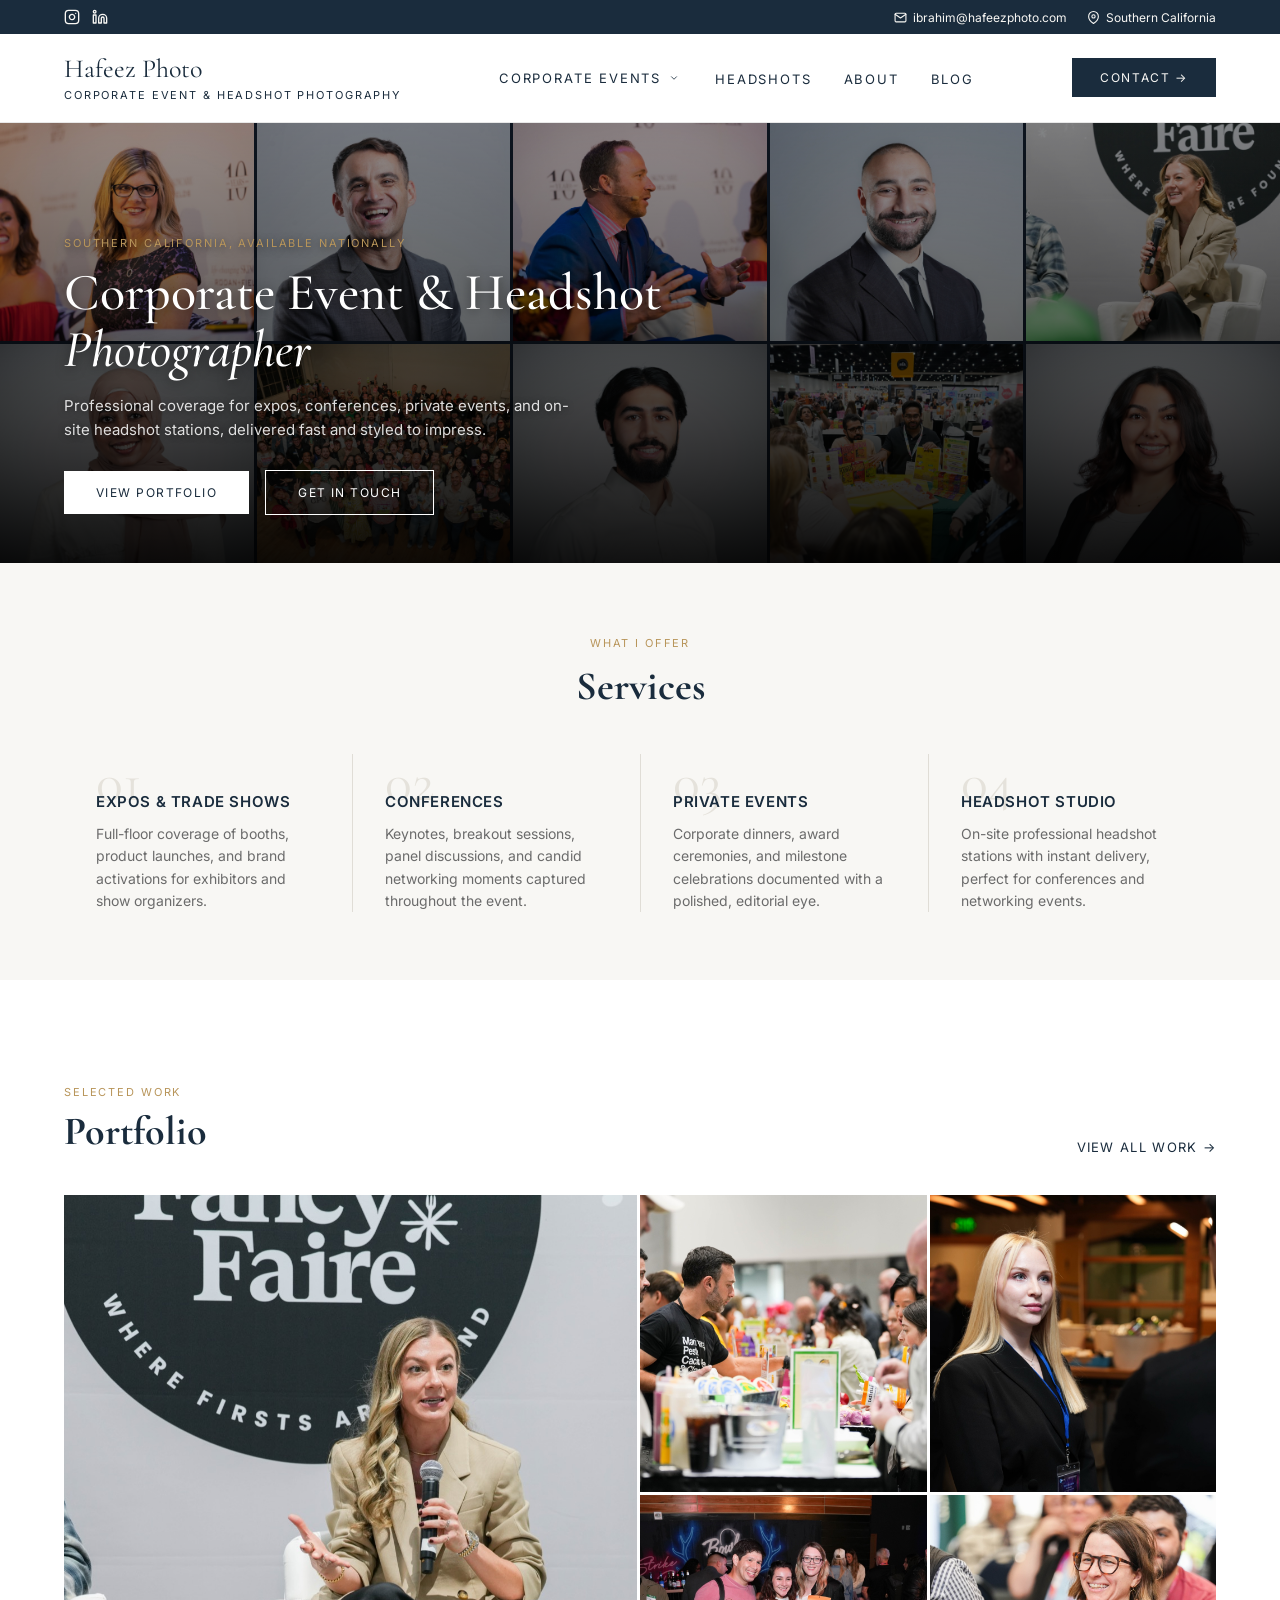
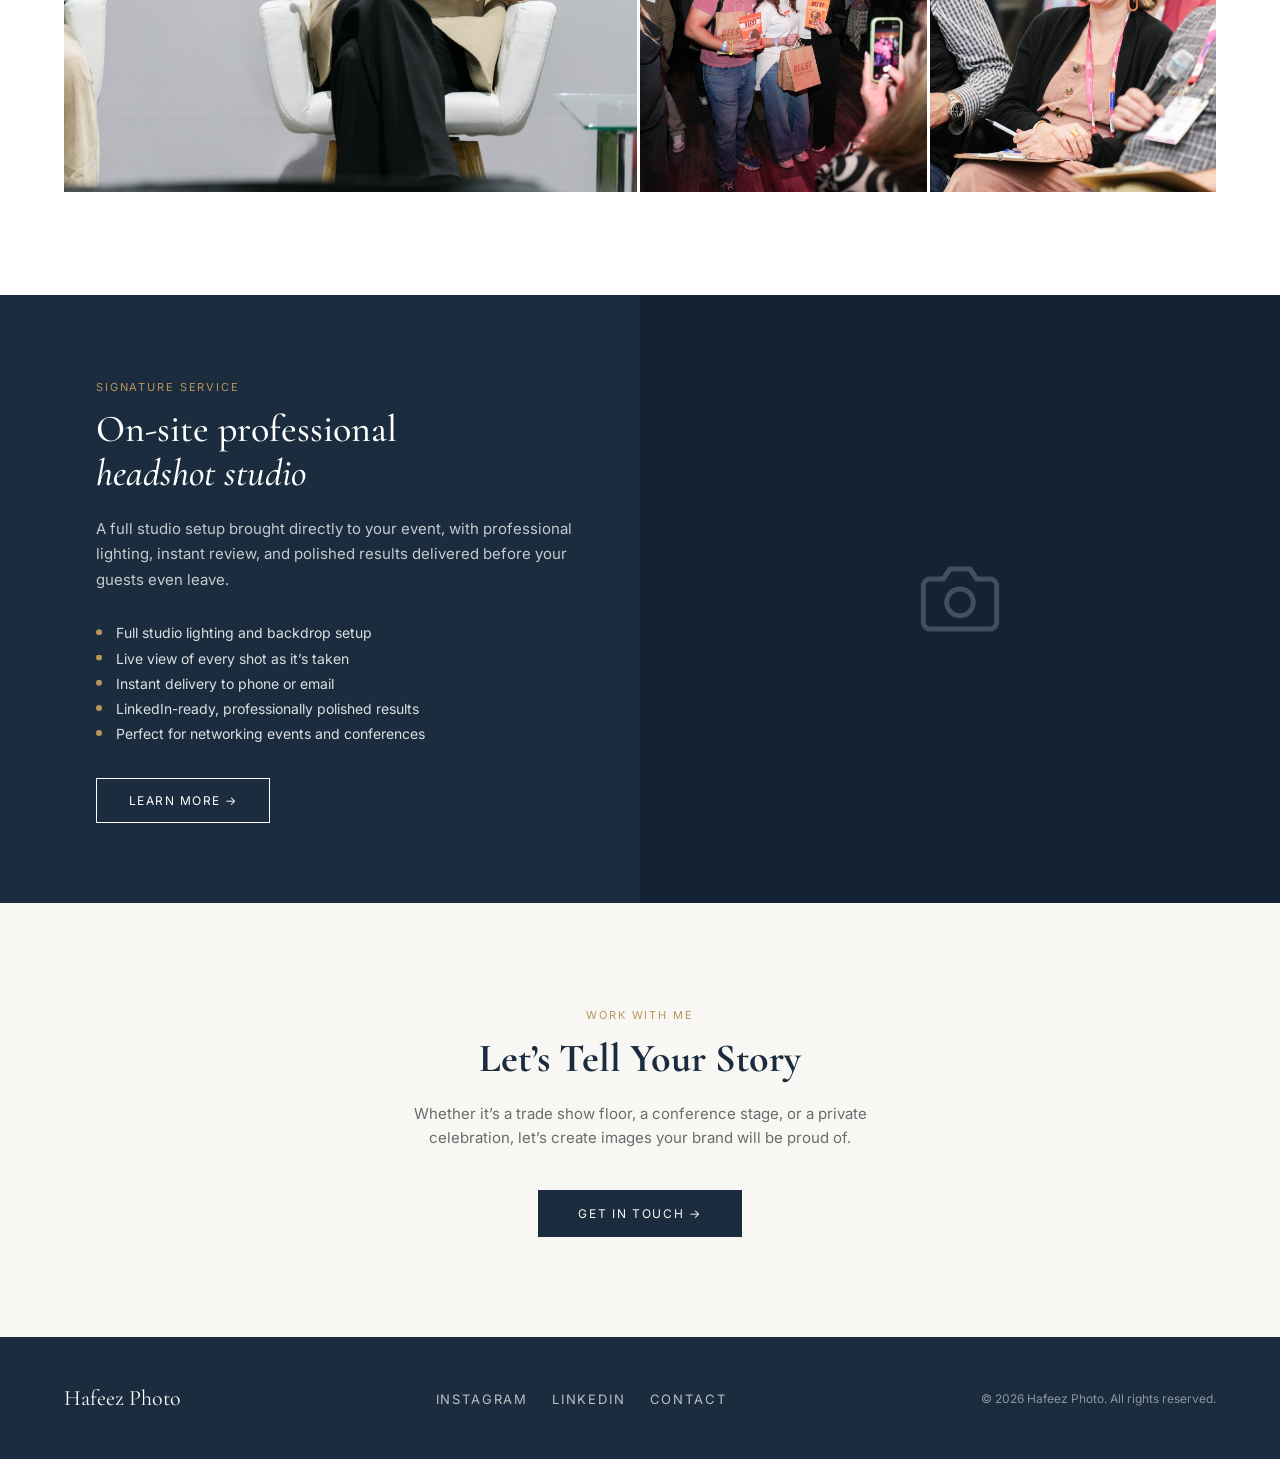
==== index.html @ 888b9be7 "Initial commit: full site build with photos and galleries" ====
<!DOCTYPE html>
<html lang="en">
<head>
  <meta charset="UTF-8">
  <meta name="viewport" content="width=device-width, initial-scale=1.0">
  <title>Hafeez Photo | Corporate Event & Headshot Photography</title>

  <link rel="preconnect" href="https://fonts.googleapis.com">
  <link rel="preconnect" href="https://fonts.gstatic.com" crossorigin>
  <link href="https://fonts.googleapis.com/css2?family=Cormorant+Garamond:ital,wght@0,400;0,500;0,600;1,400;1,500;1,600&family=Inter:wght@400;500;600&display=swap" rel="stylesheet">

  <link rel="stylesheet" href="css/style.css">
</head>
<body>
  <div class="top-bar">
    <div class="top-bar__inner container">
      <div class="top-bar__social">
        <a href="https://www.instagram.com/hafeezphoto" aria-label="Instagram" target="_blank" rel="noopener noreferrer">
          <svg viewBox="0 0 24 24" fill="none" stroke="currentColor" stroke-width="2" stroke-linecap="round" stroke-linejoin="round"><rect x="2" y="2" width="20" height="20" rx="5" ry="5"></rect><path d="M16 11.37A4 4 0 1 1 12.63 8 4 4 0 0 1 16 11.37z"></path><line x1="17.5" y1="6.5" x2="17.5" y2="6.5"></line></svg>
        </a>
        <a href="https://www.linkedin.com/company/hafeez-photo/" aria-label="LinkedIn" target="_blank" rel="noopener noreferrer">
          <svg viewBox="0 0 24 24" fill="none" stroke="currentColor" stroke-width="2" stroke-linecap="round" stroke-linejoin="round"><path d="M16 8a6 6 0 0 1 6 6v7h-4v-7a2 2 0 0 0-2-2 2 2 0 0 0-2 2v7h-4v-7a6 6 0 0 1 6-6z"></path><rect x="2" y="9" width="4" height="12"></rect><circle cx="4" cy="4" r="2"></circle></svg>
        </a>
      </div>
      <div class="top-bar__info">
        <span class="top-bar__item">
          <svg viewBox="0 0 24 24" fill="none" stroke="currentColor" stroke-width="2" stroke-linecap="round" stroke-linejoin="round"><path d="M4 4h16c1.1 0 2 .9 2 2v12c0 1.1-.9 2-2 2H4c-1.1 0-2-.9-2-2V6c0-1.1.9-2 2-2z"></path><polyline points="22,6 12,13 2,6"></polyline></svg>
          <span>ibrahim@hafeezphoto.com</span>
        </span>
        <span class="top-bar__item">
          <svg viewBox="0 0 24 24" fill="none" stroke="currentColor" stroke-width="2" stroke-linecap="round" stroke-linejoin="round"><path d="M21 10c0 7-9 13-9 13s-9-6-9-13a9 9 0 0 1 18 0z"></path><circle cx="12" cy="10" r="3"></circle></svg>
          <span>Southern California</span>
        </span>
      </div>
    </div>
  </div>

  <nav class="main-nav">
    <div class="main-nav__inner container">
      <a href="index.html" class="main-nav__brand">
        <span class="main-nav__logo">Hafeez Photo</span>
        <span class="section-label section-label--navy">Corporate Event &amp; Headshot Photography</span>
      </a>

      <ul class="nav-links">
        <li class="nav-dropdown">
          <a href="expos.html" class="nav-link">Corporate Events</a>
          <button class="nav-dropdown-toggle" type="button" aria-label="Toggle Corporate Events submenu" aria-expanded="false">
            <svg viewBox="0 0 24 24" fill="none" stroke="currentColor" stroke-width="2" stroke-linecap="round" stroke-linejoin="round"><polyline points="6 9 12 15 18 9"></polyline></svg>
          </button>
          <div class="nav-dropdown-menu">
            <ul class="nav-dropdown-panel">
              <li><a href="expos.html">Expos &amp; Trade Shows</a></li>
              <li><a href="conferences.html">Conferences</a></li>
              <li><a href="private-events.html">Private Events</a></li>
            </ul>
          </div>
        </li>
        <li><a href="headshots.html" class="nav-link">Headshots</a></li>
        <li><a href="about.html" class="nav-link">About</a></li>
        <li><a href="blog.html" class="nav-link">Blog</a></li>
      </ul>

      <div class="main-nav__actions">
        <a href="contact.html" class="btn-contact">Contact &rarr;</a>
        <button class="hamburger" type="button" aria-label="Open menu">
          <svg viewBox="0 0 24 24" fill="none" stroke="currentColor" stroke-width="2" stroke-linecap="round"><line x1="3" y1="6" x2="21" y2="6"></line><line x1="3" y1="12" x2="21" y2="12"></line><line x1="3" y1="18" x2="21" y2="18"></line></svg>
        </button>
      </div>
    </div>
  </nav>

  <section class="hero">
    <div class="hero-grid">
      <!-- expects images/hero/hero-01.jpg -->
      <div class="hero-cell hero-cell-1">
        <img src="images/hero/hero-01.jpg" alt="Corporate event and headshot photography highlight, image 1" class="placeholder-photo" onerror="this.style.display='none'">
        <svg viewBox="0 0 24 24" fill="none" stroke="currentColor" stroke-width="1.5" stroke-linecap="round" stroke-linejoin="round"><path d="M23 19a2 2 0 0 1-2 2H3a2 2 0 0 1-2-2V8a2 2 0 0 1 2-2h4l2-3h6l2 3h4a2 2 0 0 1 2 2z"></path><circle cx="12" cy="13" r="4"></circle></svg>
      </div>
      <!-- expects images/hero/hero-02.jpg -->
      <div class="hero-cell hero-cell-2">
        <img src="images/hero/hero-02.jpg" alt="Corporate event and headshot photography highlight, image 2" class="placeholder-photo" onerror="this.style.display='none'">
        <svg viewBox="0 0 24 24" fill="none" stroke="currentColor" stroke-width="1.5" stroke-linecap="round" stroke-linejoin="round"><path d="M23 19a2 2 0 0 1-2 2H3a2 2 0 0 1-2-2V8a2 2 0 0 1 2-2h4l2-3h6l2 3h4a2 2 0 0 1 2 2z"></path><circle cx="12" cy="13" r="4"></circle></svg>
      </div>
      <!-- expects images/hero/hero-03.jpg -->
      <div class="hero-cell hero-cell-3">
        <img src="images/hero/hero-03.jpg" alt="Corporate event and headshot photography highlight, image 3" class="placeholder-photo" onerror="this.style.display='none'">
        <svg viewBox="0 0 24 24" fill="none" stroke="currentColor" stroke-width="1.5" stroke-linecap="round" stroke-linejoin="round"><path d="M23 19a2 2 0 0 1-2 2H3a2 2 0 0 1-2-2V8a2 2 0 0 1 2-2h4l2-3h6l2 3h4a2 2 0 0 1 2 2z"></path><circle cx="12" cy="13" r="4"></circle></svg>
      </div>
      <!-- expects images/hero/hero-04.jpg -->
      <div class="hero-cell hero-cell-4">
        <img src="images/hero/hero-04.jpg" alt="Corporate event and headshot photography highlight, image 4" class="placeholder-photo" onerror="this.style.display='none'">
        <svg viewBox="0 0 24 24" fill="none" stroke="currentColor" stroke-width="1.5" stroke-linecap="round" stroke-linejoin="round"><path d="M23 19a2 2 0 0 1-2 2H3a2 2 0 0 1-2-2V8a2 2 0 0 1 2-2h4l2-3h6l2 3h4a2 2 0 0 1 2 2z"></path><circle cx="12" cy="13" r="4"></circle></svg>
      </div>
      <!-- expects images/hero/hero-05.jpg -->
      <div class="hero-cell hero-cell-5">
        <img src="images/hero/hero-05.jpg" alt="Corporate event and headshot photography highlight, image 5" class="placeholder-photo" onerror="this.style.display='none'">
        <svg viewBox="0 0 24 24" fill="none" stroke="currentColor" stroke-width="1.5" stroke-linecap="round" stroke-linejoin="round"><path d="M23 19a2 2 0 0 1-2 2H3a2 2 0 0 1-2-2V8a2 2 0 0 1 2-2h4l2-3h6l2 3h4a2 2 0 0 1 2 2z"></path><circle cx="12" cy="13" r="4"></circle></svg>
      </div>
      <!-- expects images/hero/hero-06.jpg -->
      <div class="hero-cell hero-cell-6">
        <img src="images/hero/hero-06.jpg" alt="Corporate event and headshot photography highlight, image 6" class="placeholder-photo" onerror="this.style.display='none'">
        <svg viewBox="0 0 24 24" fill="none" stroke="currentColor" stroke-width="1.5" stroke-linecap="round" stroke-linejoin="round"><path d="M23 19a2 2 0 0 1-2 2H3a2 2 0 0 1-2-2V8a2 2 0 0 1 2-2h4l2-3h6l2 3h4a2 2 0 0 1 2 2z"></path><circle cx="12" cy="13" r="4"></circle></svg>
      </div>
      <!-- expects images/hero/hero-07.jpg -->
      <div class="hero-cell hero-cell-7">
        <img src="images/hero/hero-07.jpg" alt="Corporate event and headshot photography highlight, image 7" class="placeholder-photo" onerror="this.style.display='none'">
        <svg viewBox="0 0 24 24" fill="none" stroke="currentColor" stroke-width="1.5" stroke-linecap="round" stroke-linejoin="round"><path d="M23 19a2 2 0 0 1-2 2H3a2 2 0 0 1-2-2V8a2 2 0 0 1 2-2h4l2-3h6l2 3h4a2 2 0 0 1 2 2z"></path><circle cx="12" cy="13" r="4"></circle></svg>
      </div>
      <!-- expects images/hero/hero-08.jpg -->
      <div class="hero-cell hero-cell-8">
        <img src="images/hero/hero-08.jpg" alt="Corporate event and headshot photography highlight, image 8" class="placeholder-photo" onerror="this.style.display='none'">
        <svg viewBox="0 0 24 24" fill="none" stroke="currentColor" stroke-width="1.5" stroke-linecap="round" stroke-linejoin="round"><path d="M23 19a2 2 0 0 1-2 2H3a2 2 0 0 1-2-2V8a2 2 0 0 1 2-2h4l2-3h6l2 3h4a2 2 0 0 1 2 2z"></path><circle cx="12" cy="13" r="4"></circle></svg>
      </div>
      <!-- expects images/hero/hero-09.jpg -->
      <div class="hero-cell hero-cell-9">
        <img src="images/hero/hero-09.jpg" alt="Corporate event and headshot photography highlight, image 9" class="placeholder-photo" onerror="this.style.display='none'">
        <svg viewBox="0 0 24 24" fill="none" stroke="currentColor" stroke-width="1.5" stroke-linecap="round" stroke-linejoin="round"><path d="M23 19a2 2 0 0 1-2 2H3a2 2 0 0 1-2-2V8a2 2 0 0 1 2-2h4l2-3h6l2 3h4a2 2 0 0 1 2 2z"></path><circle cx="12" cy="13" r="4"></circle></svg>
      </div>
      <!-- expects images/hero/hero-10.jpg -->
      <div class="hero-cell hero-cell-10">
        <img src="images/hero/hero-10.jpg" alt="Corporate event and headshot photography highlight, image 10" class="placeholder-photo" onerror="this.style.display='none'">
        <svg viewBox="0 0 24 24" fill="none" stroke="currentColor" stroke-width="1.5" stroke-linecap="round" stroke-linejoin="round"><path d="M23 19a2 2 0 0 1-2 2H3a2 2 0 0 1-2-2V8a2 2 0 0 1 2-2h4l2-3h6l2 3h4a2 2 0 0 1 2 2z"></path><circle cx="12" cy="13" r="4"></circle></svg>
      </div>
    </div>

    <div class="hero-overlay"></div>

    <div class="hero-content">
      <div class="hero-content__inner">
        <span class="section-label">Southern California, Available Nationally</span>
        <h1 class="hero-title">Corporate Event &amp; Headshot<br><em>Photographer</em></h1>
        <p class="hero-subtitle">Professional coverage for expos, conferences, private events, and on-site headshot stations, delivered fast and styled to impress.</p>
        <div class="hero-actions">
          <a href="#" class="btn-hero btn-hero--solid">View Portfolio</a>
          <a href="contact.html" class="btn-hero btn-hero--ghost">Get in Touch</a>
        </div>
      </div>
    </div>
  </section>

  <section class="services">
    <div class="container">
      <div class="services-header">
        <span class="section-label">What I Offer</span>
        <h2 class="services-title">Services</h2>
      </div>

      <div class="services-grid">
        <div class="service-item">
          <span class="service-number">01</span>
          <h3 class="service-name">Expos &amp; Trade Shows</h3>
          <p class="service-description">Full-floor coverage of booths, product launches, and brand activations for exhibitors and show organizers.</p>
        </div>
        <div class="service-item">
          <span class="service-number">02</span>
          <h3 class="service-name">Conferences</h3>
          <p class="service-description">Keynotes, breakout sessions, panel discussions, and candid networking moments captured throughout the event.</p>
        </div>
        <div class="service-item">
          <span class="service-number">03</span>
          <h3 class="service-name">Private Events</h3>
          <p class="service-description">Corporate dinners, award ceremonies, and milestone celebrations documented with a polished, editorial eye.</p>
        </div>
        <div class="service-item">
          <span class="service-number">04</span>
          <h3 class="service-name">Headshot Studio</h3>
          <p class="service-description">On-site professional headshot stations with instant delivery, perfect for conferences and networking events.</p>
        </div>
      </div>
    </div>
  </section>

  <section class="portfolio">
    <div class="container">
      <div class="portfolio-header">
        <div>
          <span class="section-label">Selected Work</span>
          <h2 class="portfolio-title">Portfolio</h2>
        </div>
        <a href="expos.html" class="portfolio-link">View All Work &rarr;</a>
      </div>

      <div class="portfolio-grid">
        <!-- expects images/portfolio/portfolio-01.jpg -->
        <div class="portfolio-cell portfolio-cell-1">
          <img src="images/portfolio/portfolio-01.jpg" alt="Corporate event photography" class="placeholder-photo" onerror="this.style.display='none'">
        </div>
        <!-- expects images/portfolio/portfolio-02.jpg -->
        <div class="portfolio-cell portfolio-cell-2">
          <img src="images/portfolio/portfolio-02.jpg" alt="Corporate event photography" class="placeholder-photo" onerror="this.style.display='none'">
        </div>
        <!-- expects images/portfolio/portfolio-03.jpg -->
        <div class="portfolio-cell portfolio-cell-3">
          <img src="images/portfolio/portfolio-03.jpg" alt="Corporate event photography" class="placeholder-photo" onerror="this.style.display='none'">
        </div>
        <!-- expects images/portfolio/portfolio-04.jpg -->
        <div class="portfolio-cell portfolio-cell-4">
          <img src="images/portfolio/portfolio-04.jpg" alt="Corporate event photography" class="placeholder-photo" onerror="this.style.display='none'">
        </div>
        <!-- expects images/portfolio/portfolio-05.jpg -->
        <div class="portfolio-cell portfolio-cell-5">
          <img src="images/portfolio/portfolio-05.jpg" alt="Corporate event photography" class="placeholder-photo" onerror="this.style.display='none'">
        </div>
        <!-- expects images/portfolio/portfolio-06.jpg -->
        <div class="portfolio-cell portfolio-cell-6">
          <img src="images/portfolio/portfolio-06.jpg" alt="Corporate event photography" class="placeholder-photo" onerror="this.style.display='none'">
        </div>
      </div>
    </div>
  </section>

  <section class="headshot-feature">
    <div class="headshot-feature-content">
      <div class="headshot-feature-content-inner">
        <span class="section-label">Signature Service</span>
        <h2 class="headshot-feature-title">On-site professional<br><em>headshot studio</em></h2>
        <p class="headshot-feature-description">A full studio setup brought directly to your event, with professional lighting, instant review, and polished results delivered before your guests even leave.</p>
        <ul class="headshot-feature-list">
          <li>Full studio lighting and backdrop setup</li>
          <li>Live view of every shot as it&rsquo;s taken</li>
          <li>Instant delivery to phone or email</li>
          <li>LinkedIn-ready, professionally polished results</li>
          <li>Perfect for networking events and conferences</li>
        </ul>
        <a href="headshots.html" class="btn-hero btn-hero--ghost headshot-feature-cta">Learn More &rarr;</a>
      </div>
    </div>

    <div class="headshot-feature-visual">
      <!-- expects images/headshot-feature/studio-loop.mp4 -->
      <video class="placeholder-photo" autoplay loop muted playsinline onerror="this.style.display='none'">
        <source src="images/headshot-feature/studio-loop.mp4" type="video/mp4">
      </video>
      <svg viewBox="0 0 24 24" fill="none" stroke="currentColor" stroke-width="1.5" stroke-linecap="round" stroke-linejoin="round" class="headshot-feature-icon"><path d="M23 19a2 2 0 0 1-2 2H3a2 2 0 0 1-2-2V8a2 2 0 0 1 2-2h4l2-3h6l2 3h4a2 2 0 0 1 2 2z"></path><circle cx="12" cy="13" r="4"></circle></svg>
    </div>
  </section>

  <section class="contact-cta">
    <div class="container">
      <span class="section-label">Work With Me</span>
      <h2 class="contact-cta-title">Let&rsquo;s Tell Your Story</h2>
      <p class="contact-cta-subtitle">Whether it&rsquo;s a trade show floor, a conference stage, or a private celebration, let&rsquo;s create images your brand will be proud of.</p>
      <a href="contact.html" class="btn-cta">Get in Touch &rarr;</a>
    </div>
  </section>

  <footer class="site-footer">
    <div class="container site-footer__inner">
      <span class="site-footer__brand">Hafeez Photo</span>

      <ul class="site-footer__links">
        <li><a href="https://www.instagram.com/hafeezphoto" class="nav-link" target="_blank" rel="noopener noreferrer">Instagram</a></li>
        <li><a href="https://www.linkedin.com/company/hafeez-photo/" class="nav-link" target="_blank" rel="noopener noreferrer">LinkedIn</a></li>
        <li><a href="contact.html" class="nav-link">Contact</a></li>
      </ul>

      <span class="site-footer__copyright">&copy; 2026 Hafeez Photo. All rights reserved.</span>
    </div>
  </footer>

  <script src="js/main.js"></script>
</body>
</html>
---- css/style.css ----
/* ==========================================================================
   Hafeez Photo — Stylesheet
   ========================================================================== */

/* Google Fonts */
@import url('https://fonts.googleapis.com/css2?family=Cormorant+Garamond:ital,wght@0,400;0,500;0,600;1,400;1,500;1,600&family=Inter:wght@400;500;600&display=swap');

/* --------------------------------------------------------------------------
   CSS Reset
   -------------------------------------------------------------------------- */
*,
*::before,
*::after {
  box-sizing: border-box;
  margin: 0;
  padding: 0;
}

ul,
ol {
  list-style: none;
}

img,
picture,
video,
canvas,
svg {
  display: block;
  max-width: 100%;
}

a {
  text-decoration: none;
  color: inherit;
}

button {
  font: inherit;
  color: inherit;
  background: none;
  border: none;
  cursor: pointer;
}

input,
textarea,
select {
  font: inherit;
  color: inherit;
}

/* --------------------------------------------------------------------------
   CSS Custom Properties
   -------------------------------------------------------------------------- */
:root {
  --color-navy: #1A2C3D;
  --color-navy-dark: #152233;
  --color-gold: #B8955A;
  --color-off-white: #F8F7F4;
  --color-white: #FFFFFF;
  --color-photo-placeholder: #1e1e1e;

  --font-heading: 'Cormorant Garamond', serif;
  --font-body: 'Inter', sans-serif;
}

/* --------------------------------------------------------------------------
   Base Typography
   -------------------------------------------------------------------------- */
body {
  font-family: var(--font-body);
}

h1,
h2,
h3,
h4,
h5,
h6 {
  font-family: var(--font-heading);
}

/* --------------------------------------------------------------------------
   Utility Classes
   -------------------------------------------------------------------------- */
.section-label {
  font-size: 11px;
  letter-spacing: 0.17em;
  text-transform: uppercase;
  color: var(--color-gold);
}

.nav-link {
  text-transform: uppercase;
  letter-spacing: 0.14em;
  font-size: 13px;
}

.section-label--navy {
  color: var(--color-navy);
}

/* --------------------------------------------------------------------------
   Layout
   -------------------------------------------------------------------------- */
.container {
  width: 100%;
  max-width: 1200px;
  margin: 0 auto;
  padding: 0 24px;
}

/* --------------------------------------------------------------------------
   Top Bar
   -------------------------------------------------------------------------- */
.top-bar {
  position: sticky;
  top: 0;
  z-index: 101;
  width: 100%;
  background: var(--color-navy);
}

.top-bar__inner {
  display: flex;
  justify-content: space-between;
  align-items: center;
  padding-top: 9px;
  padding-bottom: 9px;
}

.top-bar__social {
  display: flex;
  align-items: center;
  gap: 12px;
}

.top-bar__social a {
  display: inline-flex;
  color: var(--color-off-white);
}

.top-bar__social svg {
  width: 16px;
  height: 16px;
}

.top-bar__info {
  display: flex;
  align-items: center;
  gap: 20px;
}

.top-bar__item {
  display: inline-flex;
  align-items: center;
  gap: 6px;
  color: var(--color-off-white);
  font-family: var(--font-body);
  font-size: 12px;
  white-space: nowrap;
}

.top-bar__item svg {
  width: 13px;
  height: 13px;
  flex-shrink: 0;
}

/* --------------------------------------------------------------------------
   Main Navigation
   -------------------------------------------------------------------------- */
.main-nav {
  position: sticky;
  /* Set dynamically in main.js to the top-bar's actual rendered height —
     the top-bar wraps to multiple lines at narrower widths, so its height
     isn't constant and can't be safely hardcoded. The fallback below only
     covers the brief instant before JS runs on first paint. */
  top: var(--topbar-height, 41px);
  z-index: 100;
  width: 100%;
  background: var(--color-white);
  border-bottom: 0.5px solid #e8e8e8;
  transition: box-shadow 0.2s ease;
}

.main-nav.scrolled {
  box-shadow: 0 2px 8px rgba(0, 0, 0, 0.08);
}

.main-nav__inner {
  display: flex;
  justify-content: space-between;
  align-items: center;
  padding-top: 20px;
  padding-bottom: 20px;
}

.main-nav__brand {
  display: flex;
  flex-direction: column;
  text-decoration: none;
}

.main-nav__logo {
  font-family: var(--font-heading);
  font-size: 26px;
  color: var(--color-navy);
  line-height: 1.15;
}

.main-nav__brand .section-label--navy {
  margin-top: 4px;
}

.nav-links {
  display: flex;
  align-items: center;
  gap: 32px;
}

.nav-links a {
  color: var(--color-navy);
  transition: color 0.2s ease;
}

/* The mobile Contact button is cloned into .nav-links via JS purely for the
   mobile hamburger overlay — it must stay fully hidden at desktop widths. */
.mobile-nav-contact {
  display: none;
}

.nav-links a:hover {
  color: var(--color-gold);
}

/* --------------------------------------------------------------------------
   Nav Dropdown — Corporate Events
   -------------------------------------------------------------------------- */
.nav-dropdown {
  position: relative;
  display: flex;
  align-items: center;
  gap: 4px;
}

.nav-dropdown-toggle {
  display: inline-flex;
  align-items: center;
  justify-content: center;
  color: var(--color-navy);
  padding: 4px;
}

.nav-dropdown-toggle svg {
  width: 10px;
  height: 10px;
  transition: transform 0.2s ease;
}

.nav-dropdown:hover .nav-dropdown-toggle svg,
.nav-dropdown:focus-within .nav-dropdown-toggle svg,
.nav-dropdown.is-open .nav-dropdown-toggle svg {
  transform: rotate(180deg);
}

/* Outer wrapper is an invisible "hover bridge" — it starts flush against the
   nav item (top: 100%, no margin) and uses padding-top to push the visible
   panel down, so the hoverable area has no dead gap between the nav item
   and the panel while the panel still appears the same distance below it. */
.nav-dropdown-menu {
  position: absolute;
  top: 100%;
  left: 0;
  padding-top: 20px;
  z-index: 100;
  opacity: 0;
  visibility: hidden;
  transform: translateY(-6px);
  transition: opacity 0.2s ease, transform 0.2s ease, visibility 0.2s ease;
}

.nav-dropdown-panel {
  min-width: 220px;
  padding: 8px 0;
  background: var(--color-white);
  box-shadow: 0 4px 12px rgba(0, 0, 0, 0.08);
}

.nav-dropdown-panel a {
  display: block;
  padding: 12px 20px;
  font-family: var(--font-body);
  font-size: 13px;
  color: var(--color-navy);
  text-transform: none;
  letter-spacing: normal;
  white-space: nowrap;
}

.nav-dropdown-panel a:hover {
  background: var(--color-off-white);
  color: var(--color-navy);
}

.nav-dropdown:hover .nav-dropdown-menu,
.nav-dropdown:focus-within .nav-dropdown-menu,
.nav-dropdown.is-open .nav-dropdown-menu {
  opacity: 1;
  visibility: visible;
  transform: translateY(0);
}

.main-nav__actions {
  display: flex;
  align-items: center;
  gap: 16px;
}

.btn-contact {
  display: inline-block;
  background: var(--color-navy);
  color: var(--color-off-white);
  padding: 12px 28px;
  font-family: var(--font-body);
  font-size: 12px;
  letter-spacing: 0.14em;
  text-transform: uppercase;
  white-space: nowrap;
  transition: background-color 0.2s ease;
}

.btn-contact:hover {
  background: var(--color-navy-dark);
}

.hamburger {
  display: none;
  align-items: center;
  justify-content: center;
  color: var(--color-navy);
}

.hamburger svg {
  width: 24px;
  height: 24px;
}

.hamburger svg line {
  transform-origin: 12px 12px;
  transition: transform 0.25s ease, opacity 0.2s ease;
}

.hamburger.is-active svg line:nth-child(1) {
  transform: translateY(6px) rotate(45deg);
}

.hamburger.is-active svg line:nth-child(2) {
  opacity: 0;
}

.hamburger.is-active svg line:nth-child(3) {
  transform: translateY(-6px) rotate(-45deg);
}

/* --------------------------------------------------------------------------
   Responsive — Top Bar & Main Navigation
   -------------------------------------------------------------------------- */
@media (max-width: 1024px) {
  body.menu-open {
    overflow: hidden;
  }

  .nav-links {
    display: none;
    flex-direction: column;
    align-items: stretch;
    position: absolute;
    top: 100%;
    left: 0;
    right: 0;
    height: 100vh;
    overflow-y: auto;
    gap: 0;
    background: var(--color-white);
    padding: 8px 24px 40px;
    z-index: 40;
  }

  body.menu-open .nav-links {
    display: flex;
  }

  .nav-links > li {
    border-bottom: 0.5px solid #e8e8e8;
  }

  .nav-links > li:last-child {
    border-bottom: none;
  }

  .nav-links > li > a {
    display: block;
    padding: 20px 0;
    font-size: 16px;
  }

  .mobile-nav-contact {
    display: block;
    margin-top: 12px;
  }

  .mobile-nav-contact .btn-contact {
    display: block;
    width: 100%;
    text-align: center;
    padding: 16px 0;
    font-size: 12px;
    color: var(--color-off-white);
  }

  .main-nav__inner {
    flex-wrap: wrap;
    row-gap: 12px;
  }

  .main-nav__brand {
    flex: 1 1 auto;
    min-width: 0;
  }

  .main-nav__actions .btn-contact {
    padding: 10px 18px;
    font-size: 11px;
  }

  .hamburger {
    display: inline-flex;
  }

  /* Corporate Events dropdown becomes a tap-triggered indented list
     instead of a floating hover panel once the mobile menu is wired up. */
  .nav-dropdown {
    flex-wrap: wrap;
    width: 100%;
  }

  .nav-dropdown-menu {
    position: static;
    display: none;
    width: 100%;
    padding-top: 0;
    opacity: 1;
    visibility: visible;
    transform: none;
  }

  .nav-dropdown.is-open .nav-dropdown-menu {
    display: block;
  }

  .nav-dropdown-panel {
    width: 100%;
    min-width: 0;
    margin-top: 8px;
    padding: 4px 0 4px 20px;
    box-shadow: none;
  }

  .nav-dropdown-panel a {
    padding: 10px 0;
  }
}

@media (max-width: 768px) {
  .top-bar__inner {
    flex-wrap: wrap;
    justify-content: center;
    gap: 8px 16px;
    text-align: center;
  }

  .top-bar__info {
    width: 100%;
    flex-wrap: wrap;
    justify-content: center;
    gap: 8px 16px;
  }
}

@media (max-width: 480px) {
  .container {
    padding: 0 16px;
  }

  .top-bar__item span:last-child {
    display: none;
  }

  .top-bar__item {
    gap: 0;
  }

  .main-nav__logo {
    font-size: 22px;
  }
}

/* --------------------------------------------------------------------------
   Hero
   -------------------------------------------------------------------------- */
.hero {
  position: relative;
  width: 100%;
  height: 440px;
  overflow: hidden;
  background: var(--color-navy-dark);
}

.hero-grid {
  display: grid;
  grid-template-columns: repeat(5, 1fr);
  grid-template-rows: repeat(2, 1fr);
  gap: 3px;
  height: 100%;
}

.hero-cell {
  position: relative;
  background-color: var(--color-photo-placeholder);
  display: flex;
  align-items: center;
  justify-content: center;
  overflow: hidden;
}

.hero-cell svg {
  width: 32px;
  height: 32px;
  color: rgba(255, 255, 255, 0.15);
}

.hero-overlay {
  position: absolute;
  inset: 0;
  /* Flat uniform tint keeps even the brightest, un-darkened top portion of
     the grid legible, while the directional gradient on top of it adds the
     cinematic emphasis toward the bottom-left text block. */
  background-color: rgba(0, 0, 0, 0.3);
  background-image: linear-gradient(to top, rgba(0, 0, 0, 0.9) 0%, rgba(0, 0, 0, 0.42) 55%, rgba(0, 0, 0, 0.15) 100%);
  z-index: 1;
}

.hero-content {
  position: absolute;
  left: 50%;
  transform: translateX(-50%);
  bottom: 48px;
  width: 100%;
  max-width: 1200px;
  padding: 0 24px;
  z-index: 2;
}

.hero-content__inner {
  max-width: 600px;
}

.hero-content__inner .section-label {
  display: inline-block;
  margin-bottom: 14px;
  text-shadow: 0 2px 8px rgba(0, 0, 0, 0.6);
}

.hero-title {
  font-size: 52px;
  line-height: 1.1;
  font-weight: 500;
  color: var(--color-white);
  margin-bottom: 16px;
  text-shadow: 0 2px 12px rgba(0, 0, 0, 0.5);
}

.hero-title em {
  font-style: italic;
  font-weight: 500;
}

.hero-subtitle {
  font-family: var(--font-body);
  font-size: 15px;
  line-height: 1.6;
  color: rgba(255, 255, 255, 0.85);
  max-width: 520px;
  margin-bottom: 28px;
  text-shadow: 0 1px 6px rgba(0, 0, 0, 0.5);
}

.hero-actions {
  display: flex;
  align-items: center;
  gap: 16px;
}

.btn-hero {
  display: inline-block;
  padding: 14px 32px;
  font-family: var(--font-body);
  font-size: 12px;
  letter-spacing: 0.12em;
  text-transform: uppercase;
  text-align: center;
  white-space: nowrap;
  transition: background-color 0.2s ease, color 0.2s ease, border-color 0.2s ease;
}

.btn-hero--solid {
  background: var(--color-white);
  color: var(--color-navy);
}

.btn-hero--solid:hover {
  background: var(--color-off-white);
}

.btn-hero--ghost {
  background: transparent;
  color: var(--color-white);
  border: 1px solid var(--color-white);
}

.btn-hero--ghost:hover {
  background: rgba(255, 255, 255, 0.1);
}

/* --------------------------------------------------------------------------
   Responsive — Hero
   -------------------------------------------------------------------------- */
@media (max-width: 768px) {
  .hero {
    height: 360px;
  }

  .hero-content {
    bottom: 28px;
  }

  .hero-cell svg {
    width: 22px;
    height: 22px;
  }

  .hero-title {
    font-size: 32px;
    margin-bottom: 12px;
  }

  .hero-subtitle {
    font-size: 14px;
    margin-bottom: 20px;
  }
}

@media (max-width: 480px) {
  .hero-content {
    padding: 0 16px;
    bottom: 20px;
  }

  .hero-title {
    font-size: 28px;
  }

  .hero-actions {
    flex-direction: column;
    align-items: flex-start;
    gap: 10px;
  }

  .btn-hero {
    padding: 12px 24px;
  }
}

/* --------------------------------------------------------------------------
   Services
   -------------------------------------------------------------------------- */
.services {
  width: 100%;
  background: var(--color-off-white);
  padding-top: 68px;
  padding-bottom: 68px;
}

.services-header {
  text-align: center;
  margin-bottom: 44px;
}

.services-header .section-label {
  display: inline-block;
  margin-bottom: 12px;
}

.services-title {
  font-size: 40px;
  color: var(--color-navy);
}

.services-grid {
  display: grid;
  grid-template-columns: repeat(4, 1fr);
}

.service-item {
  padding: 0 32px;
  border-left: 0.5px solid #e0ddd6;
}

.service-item:first-child {
  border-left: none;
}

.service-number {
  display: block;
  font-family: var(--font-heading);
  font-size: 56px;
  line-height: 1;
  color: #E5E2DB;
  margin-bottom: -18px;
}

.service-name {
  position: relative;
  font-family: var(--font-body);
  font-weight: 600;
  font-size: 15px;
  letter-spacing: 0.04em;
  text-transform: uppercase;
  color: var(--color-navy);
  margin-bottom: 12px;
}

.service-description {
  font-family: var(--font-body);
  font-size: 14px;
  line-height: 1.6;
  color: #6b6b6b;
}

/* --------------------------------------------------------------------------
   Responsive — Services
   -------------------------------------------------------------------------- */
@media (max-width: 1024px) {
  .services-grid {
    grid-template-columns: repeat(2, 1fr);
  }

  .service-item {
    border-left: none;
    padding: 0 32px 32px;
  }

  .service-item:nth-child(2n) {
    padding-left: 32px;
  }

  .service-item:nth-child(n + 3) {
    border-top: 0.5px solid #e0ddd6;
    padding-top: 32px;
  }
}

@media (max-width: 768px) {
  .services {
    padding-top: 64px;
    padding-bottom: 64px;
  }

  .services-header {
    margin-bottom: 40px;
  }

  .services-title {
    font-size: 32px;
  }

  .services-grid {
    grid-template-columns: 1fr;
  }

  .service-item {
    border-left: none;
    padding: 32px 0 0;
  }

  .service-item:first-child {
    padding-top: 0;
  }

  .service-item:nth-child(n + 3) {
    border-top: none;
  }

  .service-item:not(:first-child) {
    border-top: 0.5px solid #e0ddd6;
  }
}

/* --------------------------------------------------------------------------
   Portfolio
   -------------------------------------------------------------------------- */
.portfolio {
  width: 100%;
  background: var(--color-white);
  padding-top: 100px;
  padding-bottom: 100px;
}

.portfolio-header {
  display: flex;
  justify-content: space-between;
  align-items: flex-end;
  margin-bottom: 40px;
}

.portfolio-header .section-label {
  display: inline-block;
  margin-bottom: 8px;
}

.portfolio-title {
  font-size: 40px;
  color: var(--color-navy);
}

.portfolio-link {
  font-family: var(--font-body);
  font-size: 13px;
  text-transform: uppercase;
  letter-spacing: 0.1em;
  color: var(--color-navy);
  white-space: nowrap;
  transition: color 0.2s ease;
}

.portfolio-link:hover {
  color: var(--color-gold);
}

.portfolio-grid {
  display: grid;
  grid-template-columns: 2fr 1fr 1fr;
  grid-template-rows: repeat(2, 1fr);
  gap: 3px;
  height: 600px;
}

.portfolio-cell-1 {
  grid-row: span 2;
}

.portfolio-cell {
  position: relative;
  overflow: hidden;
  background-color: var(--color-photo-placeholder);
}

/* --------------------------------------------------------------------------
   Responsive — Portfolio
   -------------------------------------------------------------------------- */
@media (max-width: 1024px) {
  .portfolio-grid {
    height: 500px;
  }
}

@media (max-width: 768px) {
  .portfolio {
    padding-top: 64px;
    padding-bottom: 64px;
  }

  .portfolio-header {
    flex-direction: column;
    align-items: flex-start;
    gap: 16px;
    margin-bottom: 28px;
  }

  .portfolio-title {
    font-size: 32px;
  }

  .portfolio-grid {
    grid-template-columns: 1fr;
    grid-template-rows: none;
    grid-auto-rows: 280px;
    height: auto;
  }

  .portfolio-cell-1 {
    grid-row: auto;
  }
}

/* --------------------------------------------------------------------------
   Headshot Feature
   -------------------------------------------------------------------------- */
.headshot-feature {
  width: 100%;
  display: grid;
  grid-template-columns: 1fr 1fr;
  min-height: 520px;
}

.headshot-feature-content {
  width: 100%;
  background: var(--color-navy);
  display: flex;
  flex-direction: column;
  justify-content: center;
  padding: 80px 64px 80px 96px;
}

.headshot-feature-content-inner {
  max-width: 480px;
}

.headshot-feature-content-inner .section-label {
  display: inline-block;
  margin-bottom: 14px;
}

.headshot-feature-title {
  font-size: 38px;
  line-height: 1.15;
  font-weight: 500;
  color: var(--color-white);
  margin-bottom: 20px;
}

.headshot-feature-title em {
  font-style: italic;
  font-weight: 500;
}

.headshot-feature-description {
  font-family: var(--font-body);
  font-size: 15px;
  line-height: 1.7;
  color: rgba(255, 255, 255, 0.75);
  margin-bottom: 28px;
}

.headshot-feature-list {
  margin-bottom: 32px;
}

.headshot-feature-list li {
  position: relative;
  padding-left: 20px;
  font-family: var(--font-body);
  font-size: 14px;
  line-height: 1.8;
  color: rgba(255, 255, 255, 0.85);
}

.headshot-feature-list li::before {
  content: '';
  position: absolute;
  left: 0;
  top: 9px;
  width: 6px;
  height: 6px;
  background: var(--color-gold);
  clip-path: circle(50%);
}

.headshot-feature-cta {
  width: fit-content;
}

.headshot-feature-visual {
  position: relative;
  background: var(--color-navy-dark);
  display: flex;
  align-items: center;
  justify-content: center;
  overflow: hidden;
}

.headshot-feature-icon {
  width: 80px;
  height: 80px;
  color: rgba(255, 255, 255, 0.2);
}

/* --------------------------------------------------------------------------
   Responsive — Headshot Feature
   -------------------------------------------------------------------------- */
@media (max-width: 900px) {
  .headshot-feature {
    grid-template-columns: 1fr;
    min-height: 0;
  }

  .headshot-feature-content {
    padding: 48px 24px;
  }

  .headshot-feature-title {
    font-size: 28px;
  }

  .headshot-feature-visual {
    height: 300px;
  }
}

/* --------------------------------------------------------------------------
   Credentials
   -------------------------------------------------------------------------- */
.credentials {
  width: 100%;
  background: var(--color-white);
  padding-top: 64px;
  padding-bottom: 64px;
  border-top: 0.5px solid #e8e8e8;
  border-bottom: 0.5px solid #e8e8e8;
}

.credentials-label {
  display: block;
  text-align: center;
  margin-bottom: 40px;
}

.credentials-grid {
  display: grid;
  grid-template-columns: repeat(4, 1fr);
}

.credential-item {
  text-align: center;
  padding: 0 24px;
  border-left: 0.5px solid #e8e8e8;
}

.credential-item:first-child {
  border-left: none;
}

.credential-number {
  display: block;
  font-family: var(--font-heading);
  font-size: 48px;
  color: var(--color-navy);
  margin-bottom: 8px;
}

.credential-description {
  font-family: var(--font-body);
  font-size: 13px;
  line-height: 1.5;
  color: #6b6b6b;
  max-width: 160px;
  margin: 0 auto;
}

/* --------------------------------------------------------------------------
   Responsive — Credentials
   -------------------------------------------------------------------------- */
@media (max-width: 768px) {
  .credentials-grid {
    grid-template-columns: repeat(2, 1fr);
  }

  .credential-item {
    border-left: none;
    padding: 0 24px 32px;
  }

  .credential-item:nth-child(2n) {
    border-left: 0.5px solid #e8e8e8;
  }

  .credential-item:nth-child(n + 3) {
    border-top: 0.5px solid #e8e8e8;
    padding-top: 32px;
  }
}

/* --------------------------------------------------------------------------
   Contact CTA
   -------------------------------------------------------------------------- */
.contact-cta {
  width: 100%;
  background: var(--color-off-white);
  padding-top: 100px;
  padding-bottom: 100px;
  text-align: center;
}

.contact-cta .section-label {
  display: inline-block;
  margin-bottom: 12px;
}

.contact-cta-title {
  font-size: 40px;
  color: var(--color-navy);
}

.contact-cta-subtitle {
  max-width: 500px;
  margin: 20px auto 40px;
  font-family: var(--font-body);
  font-size: 15px;
  line-height: 1.6;
  color: #6b6b6b;
}

.btn-cta {
  display: block;
  width: fit-content;
  margin: 0 auto;
  background: var(--color-navy);
  color: var(--color-off-white);
  padding: 16px 40px;
  font-family: var(--font-body);
  font-size: 12px;
  letter-spacing: 0.14em;
  text-transform: uppercase;
  transition: background-color 0.2s ease;
}

.btn-cta:hover {
  background: var(--color-navy-dark);
}

/* --------------------------------------------------------------------------
   Responsive — Contact CTA
   -------------------------------------------------------------------------- */
@media (max-width: 768px) {
  .contact-cta {
    padding-top: 64px;
    padding-bottom: 64px;
  }

  .contact-cta-title {
    font-size: 28px;
  }
}

/* --------------------------------------------------------------------------
   Blog — Coming Soon
   -------------------------------------------------------------------------- */
.blog-coming-soon {
  width: 100%;
  background: var(--color-white);
  padding-top: 120px;
  padding-bottom: 120px;
  text-align: center;
}

.blog-coming-soon-icon {
  width: 64px;
  height: 64px;
  color: var(--color-gold);
  opacity: 0.35;
  margin: 0 auto 24px;
}

.blog-coming-soon-text {
  max-width: 480px;
  margin: 0 auto 32px;
  font-family: var(--font-body);
  font-size: 16px;
  color: #6b6b6b;
}

.btn-ghost-navy {
  display: inline-block;
  width: fit-content;
  margin: 0 auto;
  padding: 14px 32px;
  font-family: var(--font-body);
  font-size: 12px;
  letter-spacing: 0.12em;
  text-transform: uppercase;
  background: transparent;
  color: var(--color-navy);
  border: 1px solid var(--color-navy);
  transition: background-color 0.2s ease, color 0.2s ease;
}

.btn-ghost-navy:hover {
  background: var(--color-navy);
  color: var(--color-white);
}

/* --------------------------------------------------------------------------
   Responsive — Blog Coming Soon
   -------------------------------------------------------------------------- */
@media (max-width: 768px) {
  .blog-coming-soon {
    padding-top: 72px;
    padding-bottom: 72px;
  }
}

/* --------------------------------------------------------------------------
   Site Footer
   -------------------------------------------------------------------------- */
.site-footer {
  width: 100%;
  background: var(--color-navy);
  padding-top: 48px;
  padding-bottom: 48px;
}

.site-footer__inner {
  display: flex;
  align-items: center;
  justify-content: space-between;
}

.site-footer__brand {
  font-family: var(--font-heading);
  font-size: 22px;
  color: var(--color-white);
}

.site-footer__links {
  display: flex;
  align-items: center;
  gap: 24px;
}

.site-footer__links a {
  color: rgba(255, 255, 255, 0.7);
  transition: color 0.2s ease;
}

.site-footer__links a:hover {
  color: var(--color-white);
}

.site-footer__copyright {
  font-family: var(--font-body);
  font-size: 12px;
  color: rgba(255, 255, 255, 0.5);
}

/* --------------------------------------------------------------------------
   Responsive — Site Footer
   -------------------------------------------------------------------------- */
@media (max-width: 768px) {
  .site-footer__inner {
    flex-direction: column;
    gap: 16px;
  }
}

/* --------------------------------------------------------------------------
   Gallery Page Header
   -------------------------------------------------------------------------- */
.gallery-page-header {
  width: 100%;
  background: var(--color-navy);
  text-align: center;
  padding-top: 80px;
  padding-bottom: 80px;
}

/* On headshots.html, the header sits directly above the "How It Works"
   section with no content between them, so it uses a tighter, page-specific
   padding rather than the shared default used by the other gallery pages. */
body.headshots-page .gallery-page-header {
  padding-top: 60px;
  padding-bottom: 60px;
}

.gallery-page-header .section-label {
  display: inline-block;
  margin-bottom: 12px;
}

.gallery-page-title {
  font-size: 44px;
  color: var(--color-white);
}

.gallery-page-subtitle {
  max-width: 560px;
  margin: 16px auto 0;
  font-family: var(--font-body);
  font-size: 15px;
  line-height: 1.6;
  color: rgba(255, 255, 255, 0.75);
}

/* --------------------------------------------------------------------------
   Photo Gallery
   -------------------------------------------------------------------------- */
.photo-gallery {
  width: 100%;
}

.gallery-grid {
  display: grid;
  grid-template-columns: repeat(3, 1fr);
  gap: 3px;
}

/* Wider spacing for the private-events, headshots, conferences, and expos
   galleries — overrides the shared .gallery-grid default (3px). */
body.private-events-page .gallery-grid,
body.headshots-page .gallery-grid,
body.conferences-page .gallery-grid,
body.expos-page .gallery-grid {
  gap: 12px;
}

/* Breathing room on all sides so the grid isn't flush against the viewport
   edges or the sections above/below it, scoped to these pages only. */
body.private-events-page .photo-gallery,
body.headshots-page .photo-gallery,
body.conferences-page .photo-gallery,
body.expos-page .photo-gallery {
  padding-top: 14px;
  padding-bottom: 14px;
  padding-left: 14px;
  padding-right: 14px;
}

.gallery-cell {
  position: relative;
  aspect-ratio: 4 / 3;
  background-color: var(--color-photo-placeholder);
  display: flex;
  align-items: center;
  justify-content: center;
}

.gallery-cell-icon {
  width: 28px;
  height: 28px;
  color: rgba(255, 255, 255, 0.15);
}

/* --------------------------------------------------------------------------
   Responsive — Gallery Page Header & Photo Gallery
   -------------------------------------------------------------------------- */
@media (max-width: 900px) {
  .gallery-grid {
    grid-template-columns: repeat(2, 1fr);
  }
}

@media (max-width: 768px) {
  .gallery-page-title {
    font-size: 32px;
  }
}

@media (max-width: 600px) {
  .gallery-grid {
    grid-template-columns: 1fr;
  }
}

/* --------------------------------------------------------------------------
   Headshot Info — "How It Works"
   -------------------------------------------------------------------------- */
.headshot-info {
  width: 100%;
  background: var(--color-off-white);
  padding-top: 60px;
  padding-bottom: 60px;
}

.headshot-info-header {
  text-align: center;
  margin-bottom: 44px;
}

.headshot-info-header .section-label {
  display: inline-block;
  margin-bottom: 12px;
}

.headshot-info-title {
  font-size: 40px;
  color: var(--color-navy);
}

.headshot-steps-grid {
  display: grid;
  grid-template-columns: repeat(4, 1fr);
  gap: 32px;
}

.headshot-step {
  text-align: center;
}

.step-number {
  width: 48px;
  height: 48px;
  margin: 0 auto 20px;
  display: flex;
  align-items: center;
  justify-content: center;
  background: var(--color-navy);
  color: var(--color-white);
  font-family: var(--font-heading);
  font-size: 20px;
  clip-path: circle(50%);
}

.step-title {
  font-family: var(--font-body);
  font-weight: 600;
  font-size: 14px;
  letter-spacing: 0.04em;
  text-transform: uppercase;
  color: var(--color-navy);
  margin-bottom: 8px;
}

.step-description {
  font-family: var(--font-body);
  font-size: 14px;
  line-height: 1.6;
  color: #6b6b6b;
}

/* --------------------------------------------------------------------------
   Responsive — Headshot Info
   -------------------------------------------------------------------------- */
@media (max-width: 900px) {
  .headshot-steps-grid {
    grid-template-columns: repeat(2, 1fr);
    row-gap: 40px;
  }
}

@media (max-width: 600px) {
  .headshot-info {
    padding-top: 64px;
    padding-bottom: 64px;
  }

  .headshot-info-header {
    margin-bottom: 40px;
  }

  .headshot-info-title {
    font-size: 32px;
  }

  .headshot-steps-grid {
    grid-template-columns: 1fr;
    row-gap: 32px;
  }
}

/* --------------------------------------------------------------------------
   Headshot CTA Banner
   -------------------------------------------------------------------------- */
.headshot-cta-banner {
  width: 100%;
  background: var(--color-white);
  padding-top: 60px;
  padding-bottom: 60px;
}

.cta-banner-box {
  position: relative;
  background: var(--color-off-white);
  height: 290px;
  max-width: calc(100% - 180px);
  margin: 0 auto;
  display: flex;
  align-items: center;
  padding: 0 48px 0 0;
}

.cta-banner-photo {
  position: absolute;
  left: -24px;
  bottom: 0;
  width: 480px;
  height: auto;
  z-index: 2;
  pointer-events: none;
}

.cta-banner-content {
  position: relative;
  z-index: 3;
  margin-left: 420px;
  max-width: 480px;
}

.cta-banner-content .section-label {
  display: inline-block;
  margin-bottom: 12px;
}

.cta-banner-title {
  font-size: 28px;
  color: var(--color-navy);
  margin-bottom: 16px;
}

.cta-banner-text {
  font-family: var(--font-body);
  font-size: 15px;
  line-height: 1.6;
  color: #6b6b6b;
  max-width: 440px;
}

.cta-banner-button {
  margin-top: 24px;
}

/* --------------------------------------------------------------------------
   Responsive — Headshot CTA Banner
   -------------------------------------------------------------------------- */
@media (max-width: 900px) {
  .headshot-cta-banner {
    padding-top: 56px;
    padding-bottom: 56px;
  }

  .cta-banner-box {
    height: auto;
    max-width: none;
    margin: 0;
    flex-direction: column;
    padding: 48px 24px 32px;
  }

  .cta-banner-photo {
    position: static;
    width: 220px;
    height: auto;
    margin: 0 auto 24px;
  }

  .cta-banner-content {
    margin-left: 0;
    max-width: none;
    text-align: center;
  }

  .cta-banner-text {
    margin-left: auto;
    margin-right: auto;
  }
}

/* --------------------------------------------------------------------------
   About Hero
   -------------------------------------------------------------------------- */
.about-hero {
  width: 100%;
}

.about-hero__inner {
  display: grid;
  grid-template-columns: 5fr 6fr;
  align-items: center;
  gap: 64px;
  min-height: 560px;
  padding-top: 100px;
  padding-bottom: 100px;
}

.about-photo {
  position: relative;
  aspect-ratio: 4 / 5;
  background-color: var(--color-photo-placeholder);
  display: flex;
  align-items: center;
  justify-content: center;
}

.about-photo-icon {
  width: 48px;
  height: 48px;
  color: rgba(255, 255, 255, 0.15);
}

.about-content .section-label {
  display: inline-block;
  margin-bottom: 12px;
}

.about-title {
  font-size: 42px;
  color: var(--color-navy);
}

.about-subtitle {
  font-family: var(--font-body);
  font-size: 15px;
  letter-spacing: 0.02em;
  color: var(--color-gold);
  margin-top: 4px;
  margin-bottom: 24px;
}

.about-bio {
  font-family: var(--font-body);
  font-size: 15px;
  line-height: 1.75;
  color: #4a4a4a;
  margin-bottom: 18px;
}

.about-bio:last-child {
  margin-bottom: 0;
}

/* --------------------------------------------------------------------------
   Responsive — About Hero
   -------------------------------------------------------------------------- */
@media (max-width: 768px) {
  .about-hero__inner {
    grid-template-columns: 1fr;
    min-height: 0;
    gap: 32px;
    padding-top: 48px;
    padding-bottom: 48px;
  }

  .about-photo {
    max-height: 360px;
  }

  .about-title {
    font-size: 32px;
  }
}

/* --------------------------------------------------------------------------
   Contact Form
   -------------------------------------------------------------------------- */
.contact-form-section {
  width: 100%;
  background: var(--color-white);
  padding-top: 100px;
  padding-bottom: 100px;
}

.contact-form {
  max-width: 640px;
  margin: 0 auto;
}

.form-group {
  margin-bottom: 24px;
}

.form-group label {
  display: block;
  margin-bottom: 8px;
  font-family: var(--font-body);
  font-size: 13px;
  font-weight: 600;
  letter-spacing: 0.04em;
  text-transform: uppercase;
  color: var(--color-navy);
}

.form-group input,
.form-group select,
.form-group textarea {
  width: 100%;
  padding: 14px 16px;
  border: 1px solid #d8d5cc;
  background: var(--color-white);
  font-family: var(--font-body);
  font-size: 14px;
  color: var(--color-navy);
  transition: border-color 0.2s ease;
}

.form-group input:focus,
.form-group select:focus,
.form-group textarea:focus {
  border-color: var(--color-navy);
  outline: none;
}

.form-group textarea {
  resize: vertical;
}

.btn-submit {
  display: inline-block;
  margin-top: 8px;
  background: var(--color-navy);
  color: var(--color-off-white);
  padding: 16px 40px;
  font-family: var(--font-body);
  font-size: 12px;
  letter-spacing: 0.14em;
  text-transform: uppercase;
  cursor: pointer;
  transition: background-color 0.2s ease;
}

.btn-submit:hover {
  background: #24384d;
}

/* --------------------------------------------------------------------------
   Contact Info
   -------------------------------------------------------------------------- */
.contact-info-section {
  width: 100%;
  background: var(--color-off-white);
  padding-top: 80px;
  padding-bottom: 80px;
  text-align: center;
}

.contact-info-grid {
  display: grid;
  grid-template-columns: repeat(2, 1fr);
  max-width: 560px;
  margin: 0 auto;
  gap: 48px;
}

.contact-info-item {
  text-align: center;
}

.contact-info-icon {
  width: 22px;
  height: 22px;
  margin: 0 auto;
  color: var(--color-gold);
}

.contact-info-label {
  font-family: var(--font-body);
  font-size: 12px;
  font-weight: 600;
  letter-spacing: 0.06em;
  text-transform: uppercase;
  color: var(--color-navy);
  margin: 12px 0 4px;
}

.contact-info-value {
  font-family: var(--font-body);
  font-size: 14px;
  color: #6b6b6b;
}

/* --------------------------------------------------------------------------
   Responsive — Contact Form & Info
   -------------------------------------------------------------------------- */
@media (max-width: 768px) {
  .gallery-page-header {
    padding-top: 48px;
    padding-bottom: 48px;
  }

  .contact-form-section {
    padding-top: 48px;
    padding-bottom: 48px;
  }

  .contact-info-grid {
    grid-template-columns: 1fr;
    gap: 32px;
  }
}

/* --------------------------------------------------------------------------
   Photo Placeholder Fallback Images
   -------------------------------------------------------------------------- */
.placeholder-photo {
  position: absolute;
  inset: 0;
  width: 100%;
  height: 100%;
  object-fit: cover;
}

/* --------------------------------------------------------------------------
   Photo Gallery Lightbox — private-events.html, headshots.html,
   conferences.html, and expos.html
   -------------------------------------------------------------------------- */
body.private-events-page .gallery-cell,
body.headshots-page .gallery-cell,
body.conferences-page .gallery-cell,
body.expos-page .gallery-cell {
  cursor: pointer;
}

.lightbox {
  position: fixed;
  inset: 0;
  z-index: 200;
  display: none;
  align-items: center;
  justify-content: center;
  background: rgba(21, 34, 51, 0.95);
  opacity: 0;
  transition: opacity 0.25s ease;
}

.lightbox.is-open {
  display: flex;
  opacity: 1;
}

body.lightbox-open {
  overflow: hidden;
}

.lightbox-content {
  position: relative;
  max-width: 90vw;
  max-height: 85vh;
  display: flex;
  align-items: center;
  justify-content: center;
}

.lightbox-image {
  display: block;
  max-width: 90vw;
  max-height: 85vh;
  width: auto;
  height: auto;
  object-fit: contain;
}

.lightbox-close,
.lightbox-prev,
.lightbox-next {
  position: fixed;
  display: flex;
  align-items: center;
  justify-content: center;
  color: var(--color-off-white);
  background: transparent;
  z-index: 210;
  transition: color 0.2s ease;
}

.lightbox-close:hover,
.lightbox-prev:hover,
.lightbox-next:hover {
  color: var(--color-gold);
}

.lightbox-close:focus-visible,
.lightbox-prev:focus-visible,
.lightbox-next:focus-visible {
  outline: 1px solid var(--color-gold);
  outline-offset: 2px;
}

.lightbox-close {
  top: 24px;
  right: 24px;
  width: 44px;
  height: 44px;
}

.lightbox-close svg {
  width: 22px;
  height: 22px;
}

.lightbox-prev,
.lightbox-next {
  top: 50%;
  transform: translateY(-50%);
  width: 52px;
  height: 52px;
}

.lightbox-prev {
  left: 16px;
}

.lightbox-next {
  right: 16px;
}

.lightbox-prev svg,
.lightbox-next svg {
  width: 26px;
  height: 26px;
}

@media (max-width: 600px) {
  .lightbox-prev,
  .lightbox-next {
    width: 40px;
    height: 40px;
  }

  .lightbox-prev {
    left: 8px;
  }

  .lightbox-next {
    right: 8px;
  }

  .lightbox-close {
    top: 12px;
    right: 12px;
  }
}

/* --------------------------------------------------------------------------
   NOTE: No border-radius is used anywhere in this stylesheet.
   The design language is sharp and editorial — keep all corners square
   in every section added going forward.
   -------------------------------------------------------------------------- */
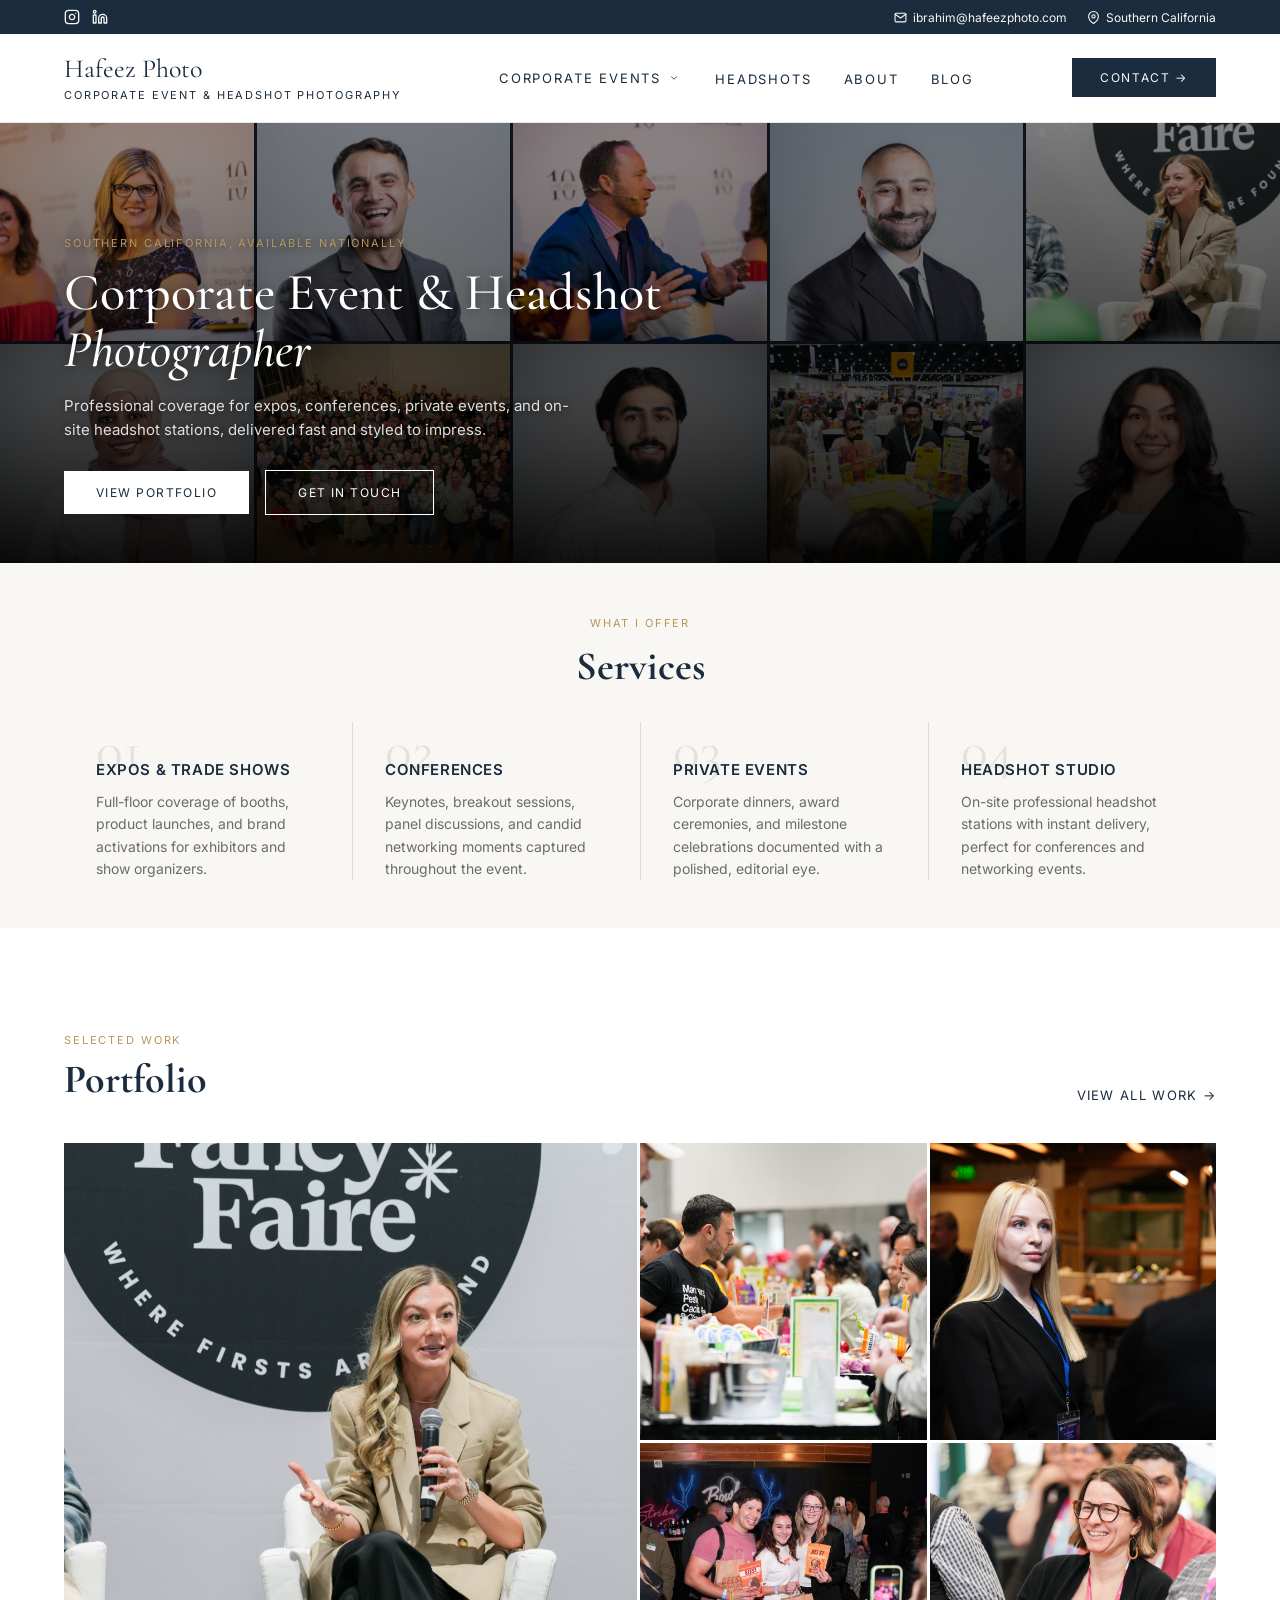
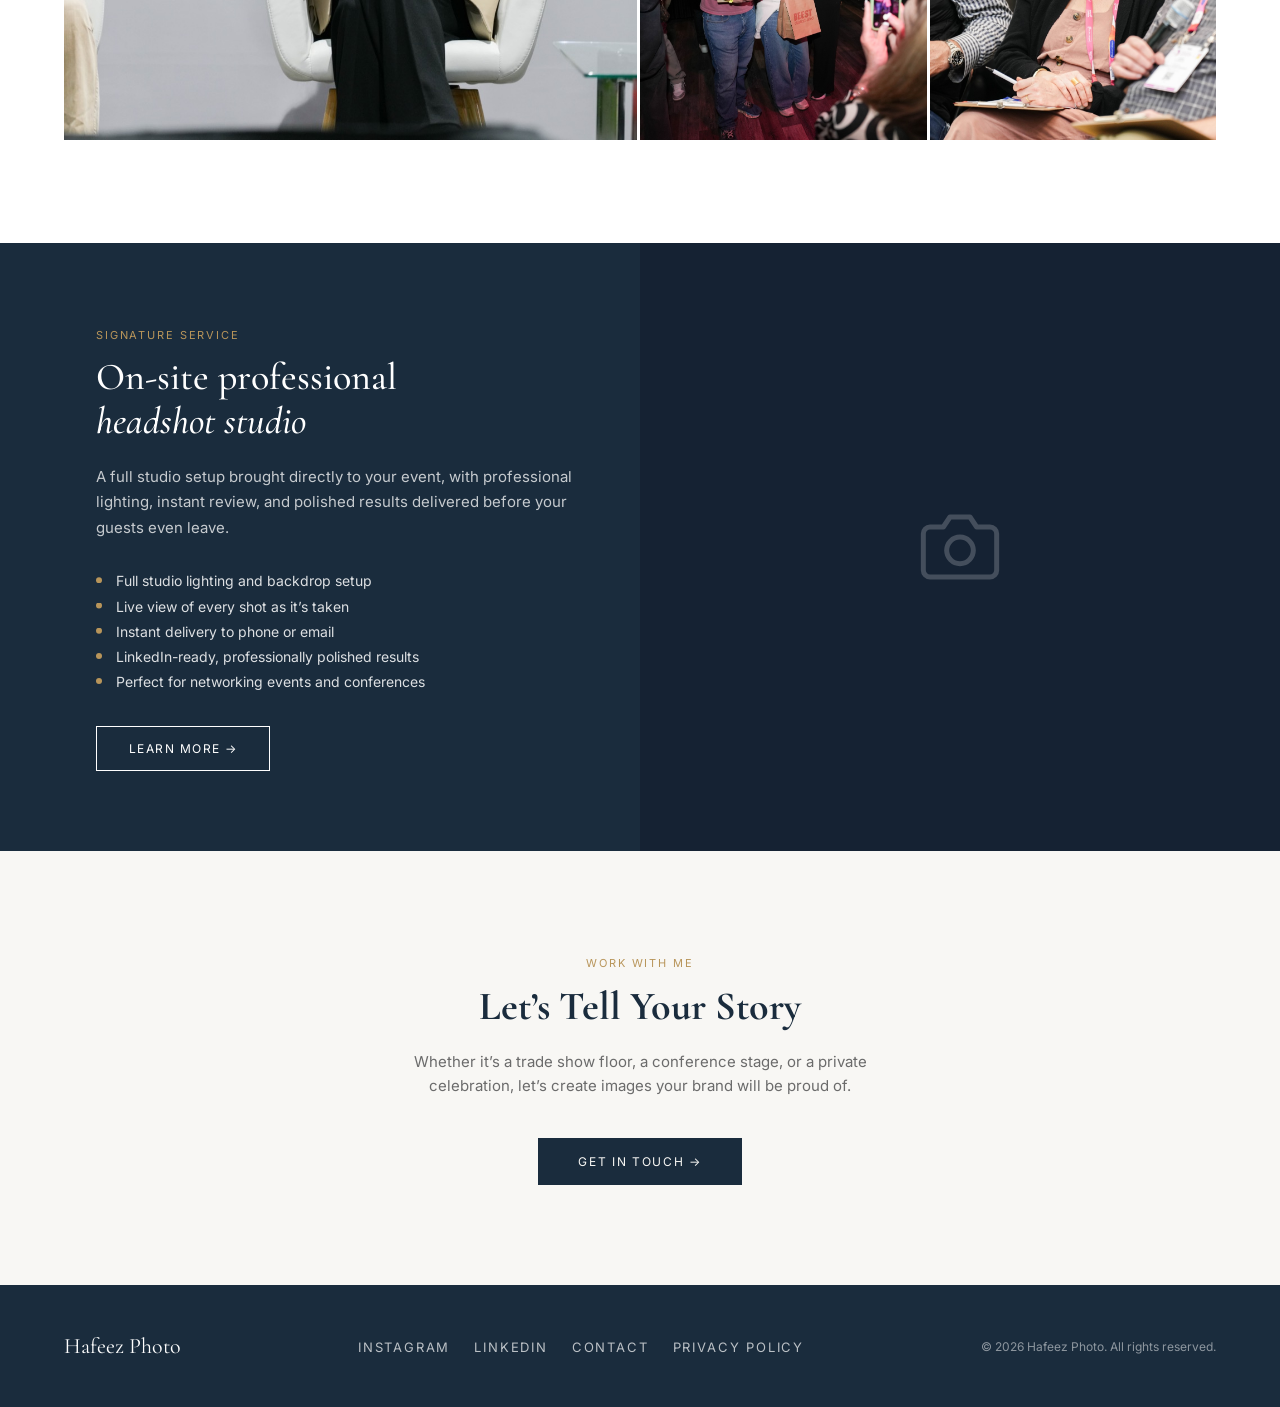
==== commit 288b014f: "Add privacy policy page and footer link" ====
--- a/index.html
+++ b/index.html
@@ -3,6 +3,9 @@
 <head>
   <meta charset="UTF-8">
   <meta name="viewport" content="width=device-width, initial-scale=1.0">
+  <link rel="icon" type="image/x-icon" href="favicon-v2.ico">
+  <link rel="icon" type="image/png" sizes="32x32" href="favicon-v2-32.png">
+  <link rel="apple-touch-icon" href="favicon-v2-180.png">
   <title>Hafeez Photo | Corporate Event & Headshot Photography</title>
 
   <link rel="preconnect" href="https://fonts.googleapis.com">
@@ -23,11 +26,11 @@
         </a>
       </div>
       <div class="top-bar__info">
-        <span class="top-bar__item">
+        <a href="mailto:ibrahim@hafeezphoto.com" class="top-bar__item top-bar__item--email">
           <svg viewBox="0 0 24 24" fill="none" stroke="currentColor" stroke-width="2" stroke-linecap="round" stroke-linejoin="round"><path d="M4 4h16c1.1 0 2 .9 2 2v12c0 1.1-.9 2-2 2H4c-1.1 0-2-.9-2-2V6c0-1.1.9-2 2-2z"></path><polyline points="22,6 12,13 2,6"></polyline></svg>
           <span>ibrahim@hafeezphoto.com</span>
-        </span>
-        <span class="top-bar__item">
+        </a>
+        <span class="top-bar__item top-bar__item--location">
           <svg viewBox="0 0 24 24" fill="none" stroke="currentColor" stroke-width="2" stroke-linecap="round" stroke-linejoin="round"><path d="M21 10c0 7-9 13-9 13s-9-6-9-13a9 9 0 0 1 18 0z"></path><circle cx="12" cy="10" r="3"></circle></svg>
           <span>Southern California</span>
         </span>
@@ -253,6 +256,7 @@
         <li><a href="https://www.instagram.com/hafeezphoto" class="nav-link" target="_blank" rel="noopener noreferrer">Instagram</a></li>
         <li><a href="https://www.linkedin.com/company/hafeez-photo/" class="nav-link" target="_blank" rel="noopener noreferrer">LinkedIn</a></li>
         <li><a href="contact.html" class="nav-link">Contact</a></li>
+        <li><a href="privacy-policy.html" class="nav-link">Privacy Policy</a></li>
       </ul>
 
       <span class="site-footer__copyright">&copy; 2026 Hafeez Photo. All rights reserved.</span>
--- a/css/style.css
+++ b/css/style.css
@@ -159,6 +159,7 @@
   color: var(--color-off-white);
   font-family: var(--font-body);
   font-size: 12px;
+  text-decoration: none;
   white-space: nowrap;
 }
 
@@ -430,6 +431,15 @@
     min-width: 0;
   }
 
+  /* Once wrapped onto its own row, .main-nav__actions is the sole flex item
+     on that line, so it hugs its content width and sits flush left — push it
+     to full width so space-between can pin Contact left and the hamburger
+     to the right edge instead of leaving them bunched together. */
+  .main-nav__actions {
+    width: 100%;
+    justify-content: space-between;
+  }
+
   .main-nav__actions .btn-contact {
     padding: 10px 18px;
     font-size: 11px;
@@ -476,30 +486,44 @@
 @media (max-width: 768px) {
   .top-bar__inner {
     flex-wrap: wrap;
-    justify-content: center;
+    justify-content: space-between;
     gap: 8px 16px;
-    text-align: center;
+    padding-top: 13px;
+    padding-bottom: 13px;
   }
 
   .top-bar__info {
-    width: 100%;
-    flex-wrap: wrap;
-    justify-content: center;
-    gap: 8px 16px;
+    flex: 1 1 auto;
+    justify-content: flex-end;
+  }
+
+  /* Location doesn't do anything tappable on mobile, so it's dropped
+     entirely rather than kept as dead weight in the ribbon. */
+  .top-bar__item--location {
+    display: none;
+  }
+
+  /* The mail icon collapses to the actual email text (a real mailto: link)
+     instead, so there's no icon left to size here. */
+  .top-bar__item--email svg {
+    display: none;
+  }
+
+  .top-bar__social svg {
+    width: 19px;
+    height: 19px;
+  }
+
+  .top-bar__item svg {
+    width: 16px;
+    height: 16px;
   }
 }
 
 @media (max-width: 480px) {
   .container {
-    padding: 0 16px;
-  }
-
-  .top-bar__item span:last-child {
-    display: none;
-  }
-
-  .top-bar__item {
-    gap: 0;
+    padding-left: 16px;
+    padding-right: 16px;
   }
 
   .main-nav__logo {
@@ -689,13 +713,13 @@
 .services {
   width: 100%;
   background: var(--color-off-white);
-  padding-top: 68px;
-  padding-bottom: 68px;
+  padding-top: 48px;
+  padding-bottom: 48px;
 }
 
 .services-header {
   text-align: center;
-  margin-bottom: 44px;
+  margin-bottom: 32px;
 }
 
 .services-header .section-label {
@@ -753,6 +777,17 @@
    Responsive — Services
    -------------------------------------------------------------------------- */
 @media (max-width: 1024px) {
+  /* Tablet keeps the original, more generous spacing — the reduced padding
+     on .services/.services-header above is a desktop-only (>1024px) change. */
+  .services {
+    padding-top: 68px;
+    padding-bottom: 68px;
+  }
+
+  .services-header {
+    margin-bottom: 44px;
+  }
+
   .services-grid {
     grid-template-columns: repeat(2, 1fr);
   }
@@ -774,12 +809,12 @@
 
 @media (max-width: 768px) {
   .services {
-    padding-top: 64px;
-    padding-bottom: 64px;
+    padding-top: 40px;
+    padding-bottom: 40px;
   }
 
   .services-header {
-    margin-bottom: 40px;
+    margin-bottom: 28px;
   }
 
   .services-title {
@@ -1208,6 +1243,55 @@
   .blog-coming-soon {
     padding-top: 72px;
     padding-bottom: 72px;
+  }
+}
+
+/* --------------------------------------------------------------------------
+   Legal Content — Privacy Policy
+   -------------------------------------------------------------------------- */
+.legal-content {
+  width: 100%;
+  background: var(--color-white);
+  padding-top: 80px;
+  padding-bottom: 100px;
+}
+
+.legal-content-inner {
+  max-width: 720px;
+  margin: 0 auto;
+}
+
+.legal-updated {
+  font-family: var(--font-body);
+  font-size: 13px;
+  color: #8a8a8a;
+  margin-bottom: 32px;
+}
+
+.legal-heading {
+  font-size: 24px;
+  color: var(--color-navy);
+  margin-top: 40px;
+  margin-bottom: 14px;
+}
+
+.legal-content-inner a {
+  color: var(--color-navy);
+  text-decoration: underline;
+}
+
+/* --------------------------------------------------------------------------
+   Responsive — Legal Content
+   -------------------------------------------------------------------------- */
+@media (max-width: 768px) {
+  .legal-content {
+    padding-top: 56px;
+    padding-bottom: 64px;
+  }
+
+  .legal-heading {
+    font-size: 21px;
+    margin-top: 32px;
   }
 }
 
